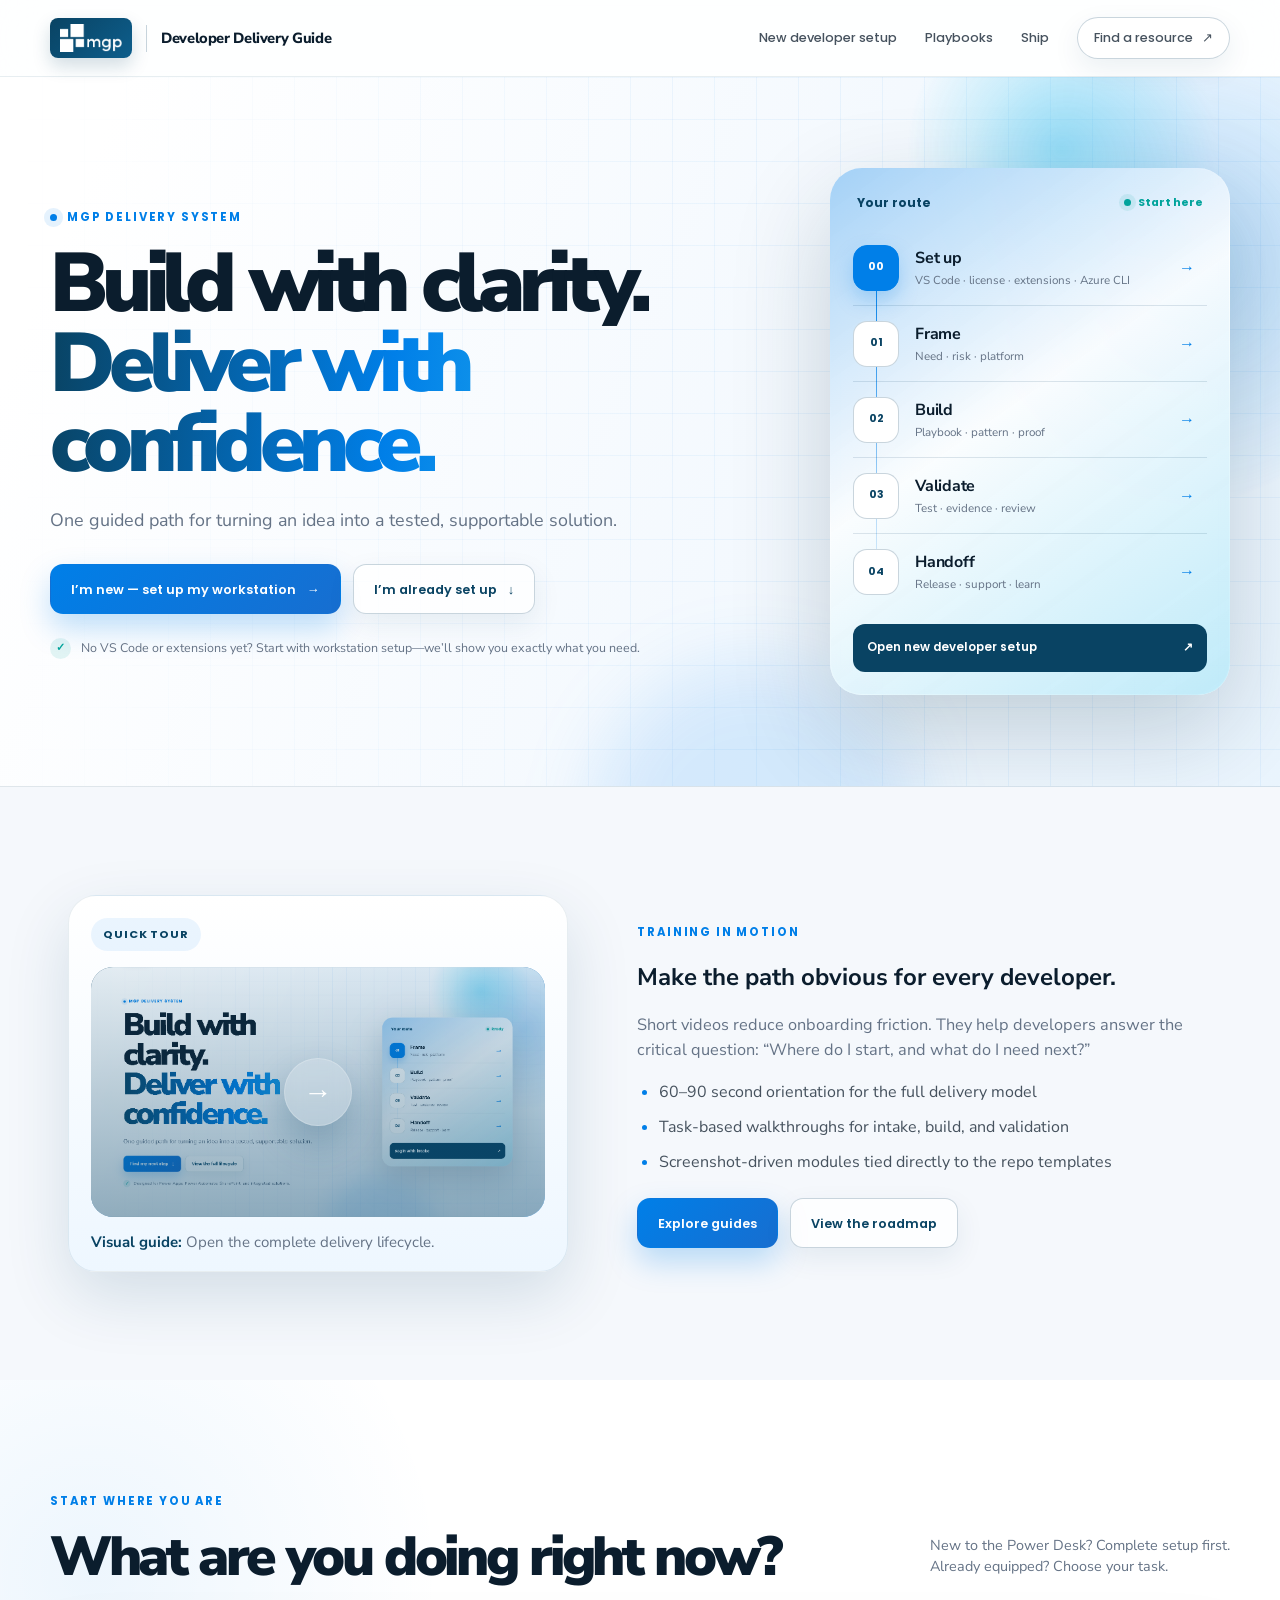
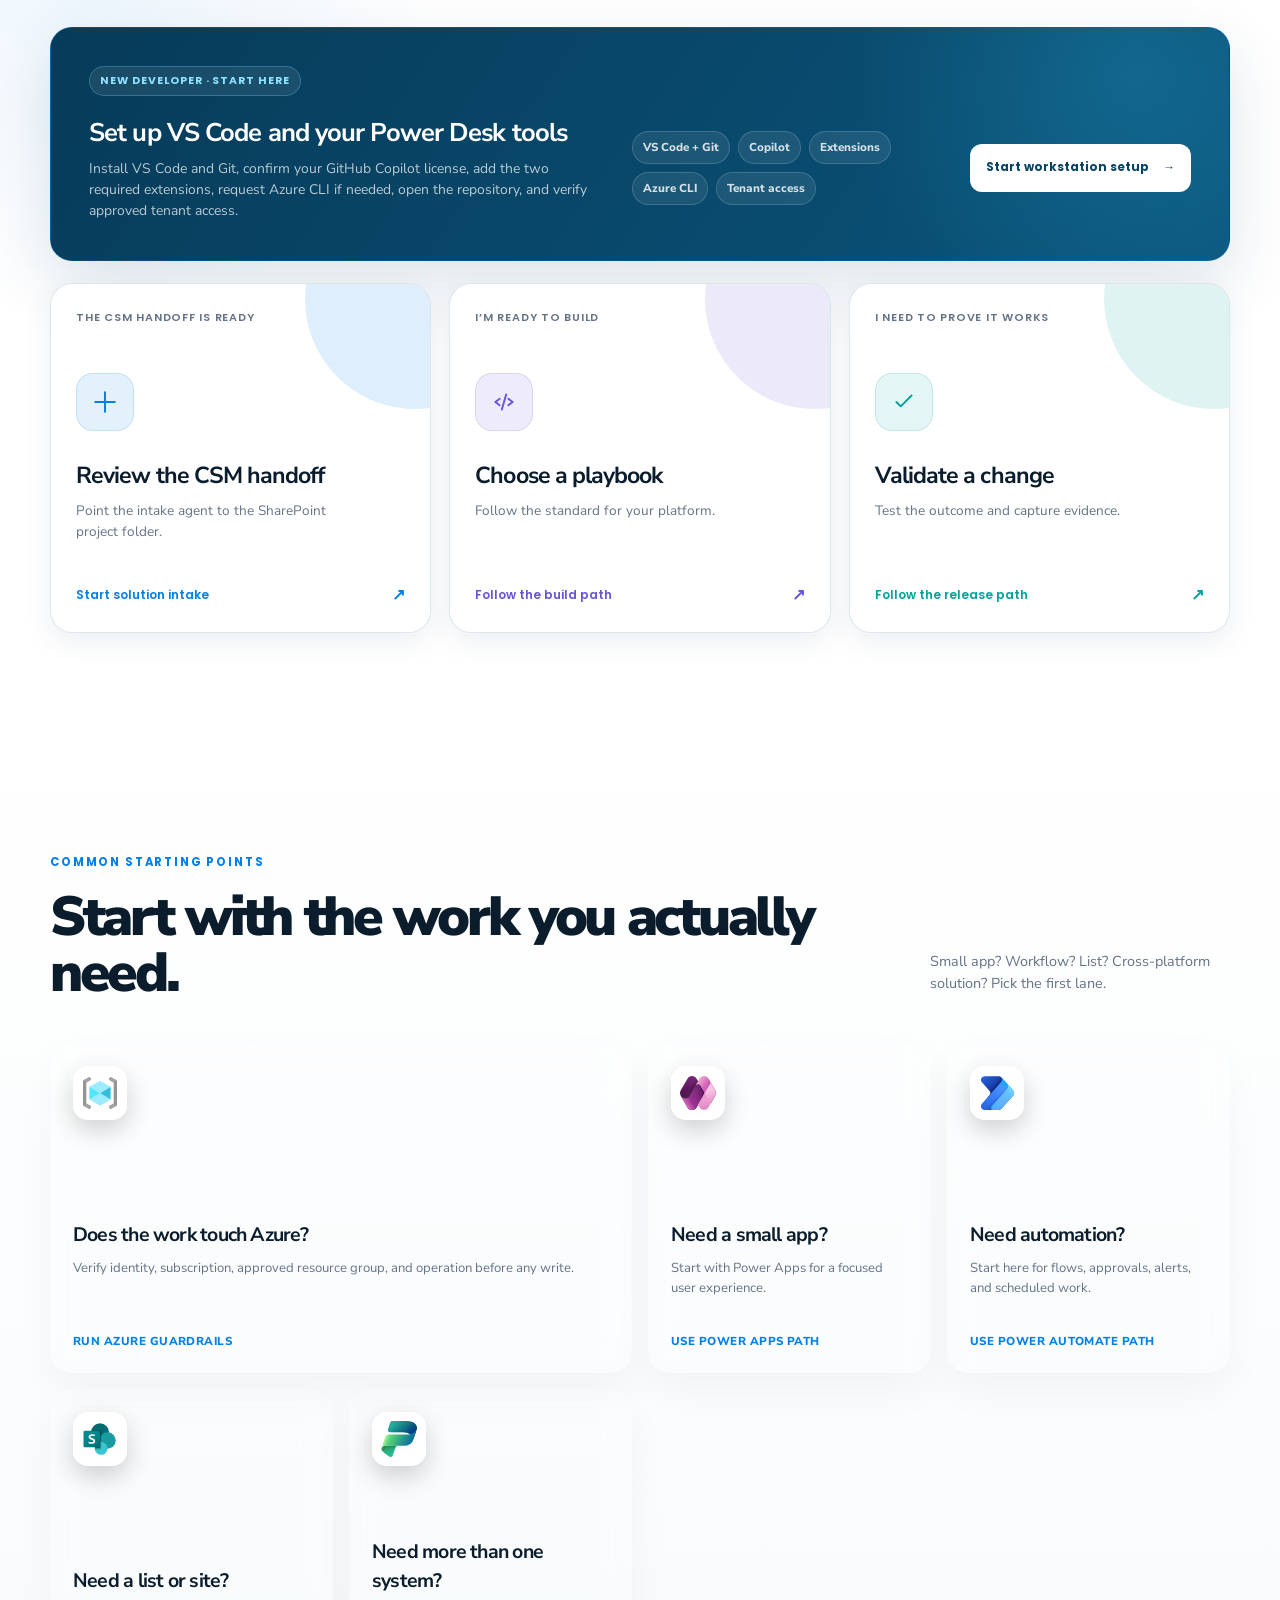
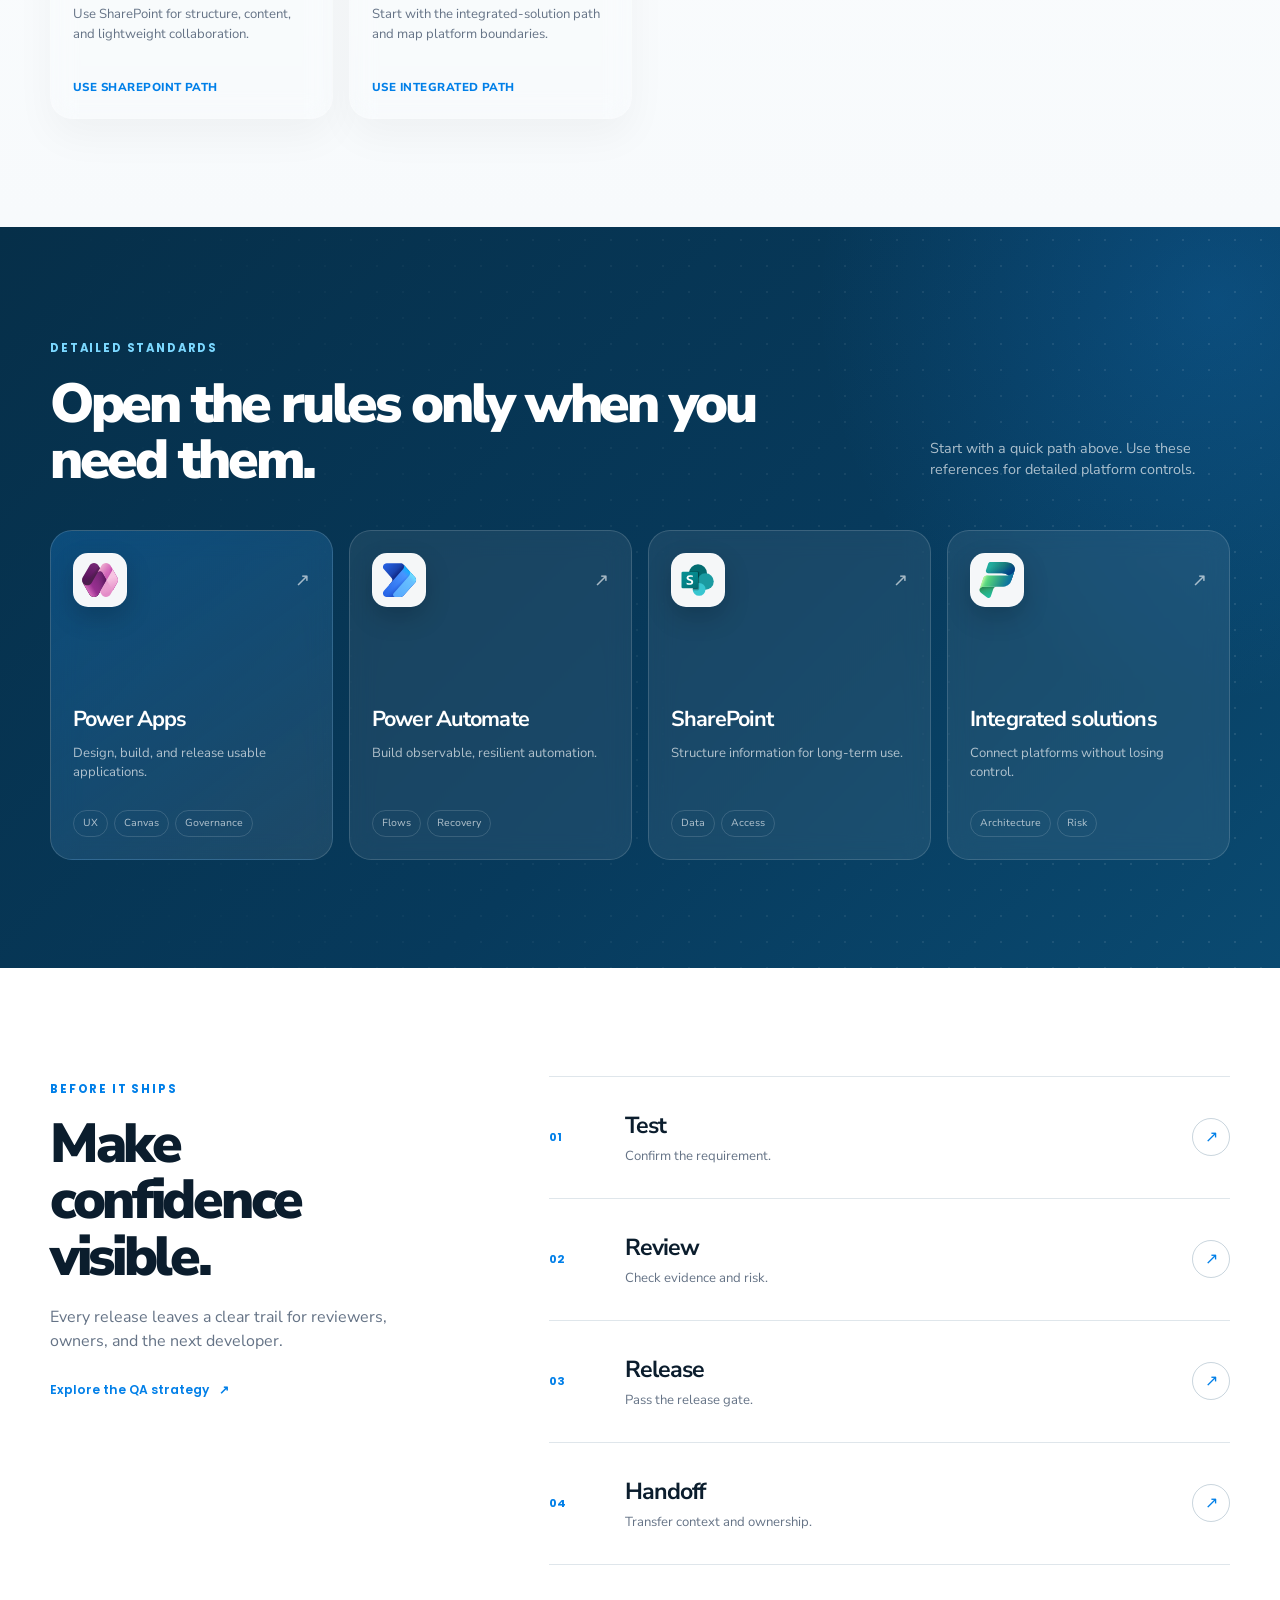
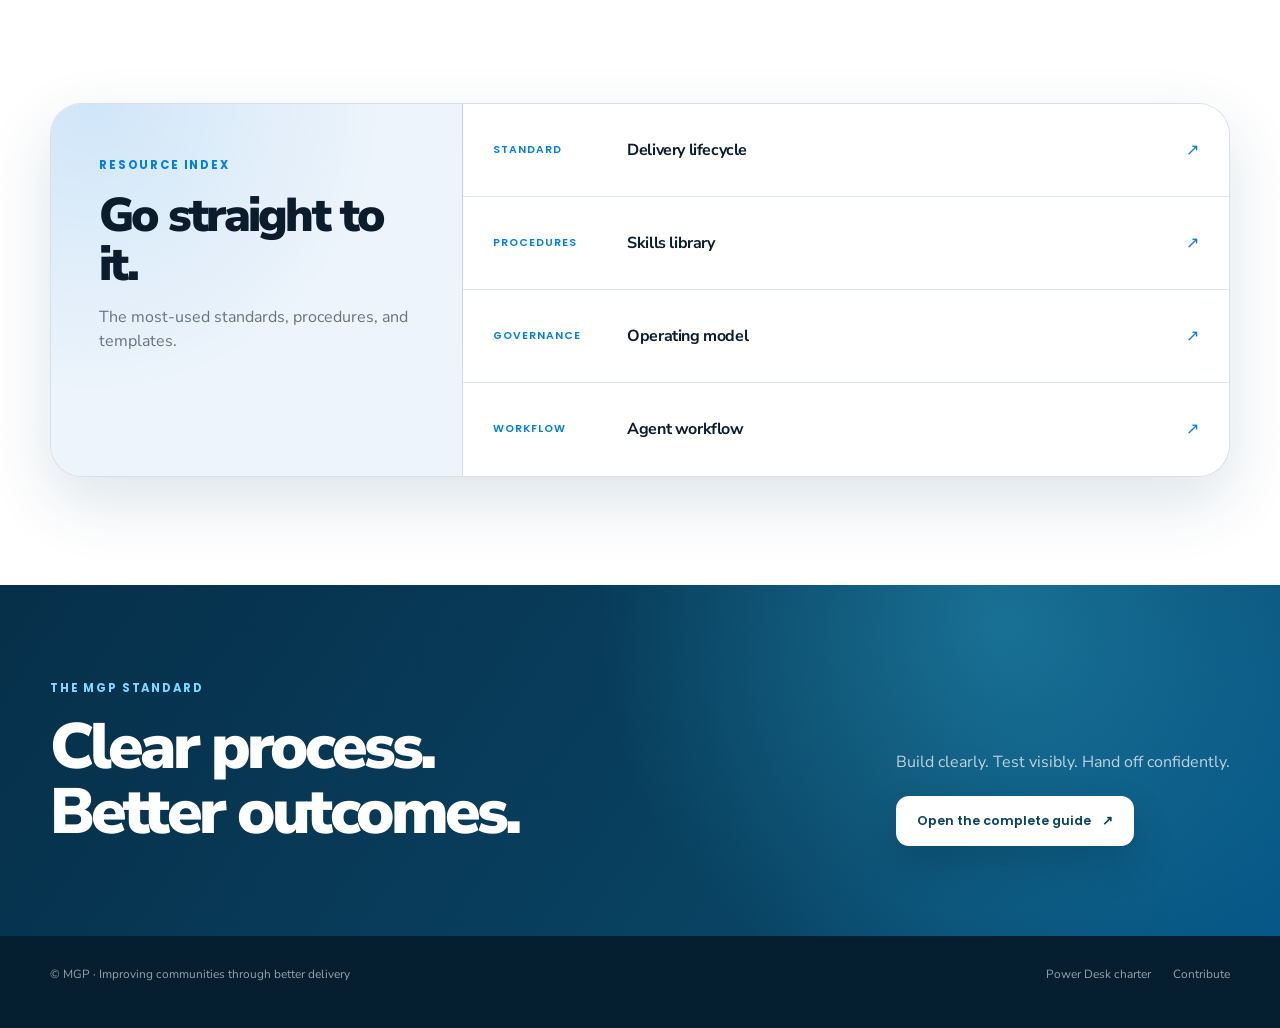
==== docs/index.html @ 91738666 "Operationalize low-code delivery and elevate FOIA pilot Add governed delivery skills, agent instruct" ====
<!DOCTYPE html>
<html lang="en">
  <head>
    <meta charset="UTF-8" />
    <meta name="viewport" content="width=device-width, initial-scale=1.0" />
    <meta name="color-scheme" content="light" />
    <title>MGP | Developer Delivery Guide</title>
    <meta
      name="description"
      content="The MGP developer path for planning, building, validating, and handing off low-code solutions."
    />
    <link rel="icon" href="./assets/mgp-header-logo.png" />
    <link rel="preconnect" href="https://fonts.googleapis.com" />
    <link rel="preconnect" href="https://fonts.gstatic.com" crossorigin />
    <link
      href="https://fonts.googleapis.com/css2?family=Nunito+Sans:wght@400;500;600;700;800;900&family=Poppins:wght@500;600;700&display=swap"
      rel="stylesheet"
    />
    <link rel="stylesheet" href="./styles.css" />
  </head>
  <body>
    <a class="skip-link" href="#main">Skip to content</a>

    <header class="site-header">
      <div class="container nav">
        <a class="brand" href="#top" aria-label="MGP Developer Delivery Guide home">
          <span class="logo-lockup">
            <img
              class="brand-logo"
              src="./assets/mgp-header-logo.png"
              alt="MGP — Improving Communities"
            />
          </span>
          <span class="brand-divider" aria-hidden="true"></span>
          <span class="brand-title">Developer Delivery Guide</span>
        </a>

        <nav aria-label="Primary navigation">
          <a href="./start/index.html#prerequisites">New developer setup</a>
          <a href="#playbooks">Playbooks</a>
          <a href="#ship">Ship</a>
          <a class="nav-cta" href="#resources">
            Find a resource
            <span aria-hidden="true">↗</span>
          </a>
        </nav>
      </div>
    </header>

    <main id="main">
      <section id="top" class="hero">
        <div class="hero-grid-pattern" aria-hidden="true"></div>
        <div class="hero-orb hero-orb-one" aria-hidden="true"></div>
        <div class="hero-orb hero-orb-two" aria-hidden="true"></div>

        <div class="container hero-layout">
          <div class="hero-copy">
            <span class="eyebrow">
              <span class="eyebrow-dot" aria-hidden="true"></span>
              MGP delivery system
            </span>
            <h1>
              Build with clarity.
              <span>Deliver with confidence.</span>
            </h1>
            <p>
              One guided path for turning an idea into a tested, supportable solution.
            </p>
            <div class="hero-actions">
              <a class="button button-primary" href="./start/index.html#prerequisites">
                I’m new — set up my workstation
                <span aria-hidden="true">→</span>
              </a>
              <a class="button button-secondary" href="#start">
                I’m already set up
                <span aria-hidden="true">↓</span>
              </a>
            </div>
            <div class="hero-note">
              <span class="hero-note-mark" aria-hidden="true">✓</span>
              <span>No VS Code or extensions yet? Start with workstation setup—we’ll show you exactly what you need.</span>
            </div>
          </div>

          <aside class="route-card" aria-label="Developer route">
            <div class="route-topline">
              <span>Your route</span>
              <span class="route-status">
                <span aria-hidden="true"></span>
                Start here
              </span>
            </div>

            <ol class="route-list">
              <li class="route-active">
                <span class="route-node">00</span>
                <span>
                  <strong>Set up</strong>
                  <small>VS Code · license · extensions · Azure CLI</small>
                </span>
                <span class="route-check" aria-hidden="true">→</span>
              </li>
              <li>
                <span class="route-node">01</span>
                <span>
                  <strong>Frame</strong>
                  <small>Need · risk · platform</small>
                </span>
                <span class="route-check" aria-hidden="true">→</span>
              </li>
              <li>
                <span class="route-node">02</span>
                <span>
                  <strong>Build</strong>
                  <small>Playbook · pattern · proof</small>
                </span>
                <span class="route-check" aria-hidden="true">→</span>
              </li>
              <li>
                <span class="route-node">03</span>
                <span>
                  <strong>Validate</strong>
                  <small>Test · evidence · review</small>
                </span>
                <span class="route-check" aria-hidden="true">→</span>
              </li>
              <li>
                <span class="route-node">04</span>
                <span>
                  <strong>Handoff</strong>
                  <small>Release · support · learn</small>
                </span>
                <span class="route-check" aria-hidden="true">→</span>
              </li>
            </ol>

            <a class="route-link" href="./start/index.html#prerequisites">
              Open new developer setup
              <span aria-hidden="true">↗</span>
            </a>
          </aside>
        </div>
      </section>

      <section class="section video-section">
        <div class="container video-layout">
          <div class="video-preview">
            <div class="video-card">
              <span class="video-badge">Quick tour</span>
              <a
                class="video-frame"
                href="./lifecycle/index.html"
                aria-label="Open the visual MGP delivery lifecycle"
              >
                <img
                  src="./assets/training-video/01-homepage-hero.png"
                  alt="Preview of the MGP developer delivery route"
                />
                <span class="video-overlay" aria-hidden="true"></span>
                <span class="video-play-button" aria-hidden="true">→</span>
              </a>
              <p><strong>Visual guide:</strong> Open the complete delivery lifecycle.</p>
            </div>
          </div>

          <div class="video-copy">
            <span class="eyebrow">Training in motion</span>
            <h2>Make the path obvious for every developer.</h2>
            <p>
              Short videos reduce onboarding friction. They help developers answer the critical question:
              “Where do I start, and what do I need next?”
            </p>
            <ul class="video-list">
              <li>60–90 second orientation for the full delivery model</li>
              <li>Task-based walkthroughs for intake, build, and validation</li>
              <li>Screenshot-driven modules tied directly to the repo templates</li>
            </ul>
            <div class="video-actions">
              <a class="button button-primary" href="#resources">Explore guides</a>
              <a class="button button-secondary" href="./guide/index.html?doc=docs%2Ftraining-video-roadmap.md">View the roadmap</a>
            </div>
          </div>
        </div>
      </section>

      <section id="start" class="section decision-section">
        <div class="container">
          <div class="section-heading heading-row">
            <div>
              <span class="eyebrow">Start where you are</span>
              <h2>What are you doing right now?</h2>
            </div>
            <p>New to the Power Desk? Complete setup first. Already equipped? Choose your task.</p>
          </div>

          <a class="setup-callout" href="./start/index.html#prerequisites">
            <span class="setup-callout-badge">New developer · Start here</span>
            <span class="setup-callout-copy">
              <strong>Set up VS Code and your Power Desk tools</strong>
              <small>
                Install VS Code and Git, confirm your GitHub Copilot license, add the two required
                extensions, request Azure CLI if needed, open the repository, and verify approved
                tenant access.
              </small>
            </span>
            <span class="setup-callout-list" aria-label="Setup includes">
              <span>VS Code + Git</span>
              <span>Copilot</span>
              <span>Extensions</span>
              <span>Azure CLI</span>
              <span>Tenant access</span>
            </span>
            <span class="setup-callout-action">
              Start workstation setup
              <b aria-hidden="true">→</b>
            </span>
          </a>

          <div class="decision-grid">
            <a class="decision-card decision-discover" href="./start/index.html">
              <span class="decision-meta">The CSM handoff is ready</span>
              <span class="decision-icon" aria-hidden="true">
                <svg viewBox="0 0 24 24">
                  <path d="M12 3v18M3 12h18" />
                </svg>
              </span>
              <span class="decision-copy">
                <strong>Review the CSM handoff</strong>
                <small>Point the intake agent to the SharePoint project folder.</small>
              </span>
              <span class="card-link">Start solution intake <b aria-hidden="true">↗</b></span>
            </a>

            <a class="decision-card decision-build" href="./training/index.html#build-solution">
              <span class="decision-meta">I’m ready to build</span>
              <span class="decision-icon" aria-hidden="true">
                <svg viewBox="0 0 24 24">
                  <path d="m8 9-4 3 4 3M16 9l4 3-4 3M14 5l-4 14" />
                </svg>
              </span>
              <span class="decision-copy">
                <strong>Choose a playbook</strong>
                <small>Follow the standard for your platform.</small>
              </span>
              <span class="card-link">Follow the build path <b aria-hidden="true">↗</b></span>
            </a>

            <a class="decision-card decision-validate" href="./training/index.html#validate-release">
              <span class="decision-meta">I need to prove it works</span>
              <span class="decision-icon" aria-hidden="true">
                <svg viewBox="0 0 24 24">
                  <path d="m5 12 4 4L19 6" />
                </svg>
              </span>
              <span class="decision-copy">
                <strong>Validate a change</strong>
                <small>Test the outcome and capture evidence.</small>
              </span>
              <span class="card-link">Follow the release path <b aria-hidden="true">↗</b></span>
            </a>
          </div>
        </div>
      </section>

      <section class="section task-chooser-section">
        <div class="container">
          <div class="section-heading heading-row">
            <div>
              <span class="eyebrow">Common starting points</span>
              <h2>Start with the work you actually need.</h2>
            </div>
            <p>Small app? Workflow? List? Cross-platform solution? Pick the first lane.</p>
          </div>

          <div class="playbook-grid task-grid">
            <a class="playbook task-card azure-guardrail-card" href="./azure/index.html">
              <span class="playbook-topline">
                <span class="playbook-logo" aria-hidden="true">
                  <img src="./assets/product-icons/azure-resource-groups.svg" alt="" />
                </span>
                <span class="playbook-arrow" aria-hidden="true">↗</span>
              </span>
              <span class="playbook-content">
                <strong>Does the work touch Azure?</strong>
                <small>Verify identity, subscription, approved resource group, and operation before any write.</small>
              </span>
              <span class="task-cta">Run Azure guardrails</span>
            </a>

            <a class="playbook task-card" href="./platform/index.html?type=power-apps">
              <span class="playbook-topline">
                <span class="playbook-logo" aria-hidden="true">
                  <img src="./assets/product-icons/power-apps.svg" alt="" />
                </span>
                <span class="playbook-arrow" aria-hidden="true">↗</span>
              </span>
              <span class="playbook-content">
                <strong>Need a small app?</strong>
                <small>Start with Power Apps for a focused user experience.</small>
              </span>
              <span class="task-cta">Use Power Apps path</span>
            </a>

            <a class="playbook task-card" href="./platform/index.html?type=power-automate">
              <span class="playbook-topline">
                <span class="playbook-logo" aria-hidden="true">
                  <img src="./assets/product-icons/power-automate.svg" alt="" />
                </span>
                <span class="playbook-arrow" aria-hidden="true">↗</span>
              </span>
              <span class="playbook-content">
                <strong>Need automation?</strong>
                <small>Start here for flows, approvals, alerts, and scheduled work.</small>
              </span>
              <span class="task-cta">Use Power Automate path</span>
            </a>

            <a class="playbook task-card" href="./platform/index.html?type=sharepoint">
              <span class="playbook-topline">
                <span class="playbook-logo" aria-hidden="true">
                  <img src="./assets/product-icons/sharepoint.svg" alt="" />
                </span>
                <span class="playbook-arrow" aria-hidden="true">↗</span>
              </span>
              <span class="playbook-content">
                <strong>Need a list or site?</strong>
                <small>Use SharePoint for structure, content, and lightweight collaboration.</small>
              </span>
              <span class="task-cta">Use SharePoint path</span>
            </a>

            <a class="playbook task-card" href="./platform/index.html?type=integrated">
              <span class="playbook-topline">
                <span class="playbook-logo" aria-hidden="true">
                  <img src="./assets/product-icons/power-platform.svg" alt="" />
                </span>
                <span class="playbook-arrow" aria-hidden="true">↗</span>
              </span>
              <span class="playbook-content">
                <strong>Need more than one system?</strong>
                <small>Start with the integrated-solution path and map platform boundaries.</small>
              </span>
              <span class="task-cta">Use integrated path</span>
            </a>
          </div>
        </div>
      </section>

      <section id="playbooks" class="section playbook-section">
        <div class="container">
          <div class="section-heading heading-row">
            <div>
                <span class="eyebrow eyebrow-light">Detailed standards</span>
                <h2>Open the rules only when you need them.</h2>
            </div>
              <p>Start with a quick path above. Use these references for detailed platform controls.</p>
          </div>

          <div class="playbook-grid">
            <a class="playbook playbook-featured" href="./guide/index.html?doc=standards%2Fpower-apps.md">
              <span class="playbook-topline">
                <span class="playbook-logo" aria-hidden="true">
                  <img src="./assets/product-icons/power-apps.svg" alt="" />
                </span>
                <span class="playbook-arrow" aria-hidden="true">↗</span>
              </span>
              <span class="playbook-content">
                <strong>Power Apps</strong>
                <small>Design, build, and release usable applications.</small>
              </span>
              <span class="playbook-tags">
                <span>UX</span>
                <span>Canvas</span>
                <span>Governance</span>
              </span>
            </a>

            <a class="playbook" href="./guide/index.html?doc=standards%2Fpower-automate.md">
              <span class="playbook-topline">
                <span class="playbook-logo" aria-hidden="true">
                  <img src="./assets/product-icons/power-automate.svg" alt="" />
                </span>
                <span class="playbook-arrow" aria-hidden="true">↗</span>
              </span>
              <span class="playbook-content">
                <strong>Power Automate</strong>
                <small>Build observable, resilient automation.</small>
              </span>
              <span class="playbook-tags">
                <span>Flows</span>
                <span>Recovery</span>
              </span>
            </a>

            <a class="playbook" href="./guide/index.html?doc=standards%2Fsharepoint.md">
              <span class="playbook-topline">
                <span class="playbook-logo" aria-hidden="true">
                  <img src="./assets/product-icons/sharepoint.svg" alt="" />
                </span>
                <span class="playbook-arrow" aria-hidden="true">↗</span>
              </span>
              <span class="playbook-content">
                <strong>SharePoint</strong>
                <small>Structure information for long-term use.</small>
              </span>
              <span class="playbook-tags">
                <span>Data</span>
                <span>Access</span>
              </span>
            </a>

            <a class="playbook" href="./guide/index.html?doc=standards%2Fintegrated-solutions.md">
              <span class="playbook-topline">
                <span class="playbook-logo" aria-hidden="true">
                  <img src="./assets/product-icons/power-platform.svg" alt="" />
                </span>
                <span class="playbook-arrow" aria-hidden="true">↗</span>
              </span>
              <span class="playbook-content">
                <strong>Integrated solutions</strong>
                <small>Connect platforms without losing control.</small>
              </span>
              <span class="playbook-tags">
                <span>Architecture</span>
                <span>Risk</span>
              </span>
            </a>
          </div>
        </div>
      </section>

      <section id="ship" class="section ship-section">
        <div class="container ship-layout">
          <div class="ship-intro">
            <span class="eyebrow">Before it ships</span>
            <h2>Make confidence visible.</h2>
            <p>Every release leaves a clear trail for reviewers, owners, and the next developer.</p>
            <a class="text-link" href="./guide/index.html?doc=qa%2Fqa-strategy.md">
              Explore the QA strategy
              <span aria-hidden="true">↗</span>
            </a>
          </div>

          <ol class="ship-steps">
            <li>
              <span class="ship-number">01</span>
              <span>
                <strong>Test</strong>
                <small>Confirm the requirement.</small>
              </span>
              <a href="./templates/test-case.html" aria-label="Open test case builder">↗</a>
            </li>
            <li>
              <span class="ship-number">02</span>
              <span>
                <strong>Review</strong>
                <small>Check evidence and risk.</small>
              </span>
              <a href="./guide/index.html?doc=qa%2Fdeterministic-checks.md" aria-label="Open deterministic checks">↗</a>
            </li>
            <li>
              <span class="ship-number">03</span>
              <span>
                <strong>Release</strong>
                <small>Pass the release gate.</small>
              </span>
              <a href="./templates/artifact.html?type=release" aria-label="Open release checklist">↗</a>
            </li>
            <li>
              <span class="ship-number">04</span>
              <span>
                <strong>Handoff</strong>
                <small>Transfer context and ownership.</small>
              </span>
              <a href="./templates/artifact.html?type=handoff" aria-label="Open handoff checklist">↗</a>
            </li>
          </ol>
        </div>
      </section>

      <section id="resources" class="section resource-section">
        <div class="container">
          <div class="resource-shell">
            <div class="resource-heading">
              <span class="eyebrow">Resource index</span>
              <h2>Go straight to it.</h2>
              <p>The most-used standards, procedures, and templates.</p>
            </div>

            <div class="resource-list">
              <a href="./lifecycle/index.html">
                <span class="resource-type">Standard</span>
                <strong>Delivery lifecycle</strong>
                <span aria-hidden="true">↗</span>
              </a>
              <a href="./guide/index.html?doc=skills%2FPRIORITY_REGISTER.md">
                <span class="resource-type">Procedures</span>
                <strong>Skills library</strong>
                <span aria-hidden="true">↗</span>
              </a>
              <a href="./guide/index.html?doc=governance%2Foperating-model.md">
                <span class="resource-type">Governance</span>
                <strong>Operating model</strong>
                <span aria-hidden="true">↗</span>
              </a>
              <a href="./guide/index.html?doc=AGENT_WORKFLOW.md">
                <span class="resource-type">Workflow</span>
                <strong>Agent workflow</strong>
                <span aria-hidden="true">↗</span>
              </a>
            </div>
          </div>
        </div>
      </section>

      <section class="closing">
        <div class="closing-grid" aria-hidden="true"></div>
        <div class="container closing-inner">
          <div>
            <span class="eyebrow eyebrow-light">The MGP standard</span>
            <h2>Clear process.<br />Better outcomes.</h2>
          </div>
          <div class="closing-action">
            <p>Build clearly. Test visibly. Hand off confidently.</p>
            <a class="button button-white" href="./guide/index.html?doc=README.md">
              Open the complete guide
              <span aria-hidden="true">↗</span>
            </a>
          </div>
        </div>
      </section>
    </main>

    <footer>
      <div class="container footer-inner">
        <span>© MGP · Improving communities through better delivery</span>
        <div>
          <a href="./guide/index.html?doc=governance%2Fpower-desk-delivery-charter.md">Power Desk charter</a>
          <a href="./guide/index.html?doc=CONTRIBUTING.md">Contribute</a>
        </div>
      </div>
    </footer>
  </body>
</html>
---- docs/styles.css ----
:root {
  color-scheme: light;
  --bg: #f5f8fc;
  --surface: #ffffff;
  --surface-soft: #edf4fb;
  --ink: #0b1d2d;
  --ink-soft: #46525e;
  --muted: #657386;
  --line: rgba(9, 67, 99, 0.13);
  --line-strong: rgba(9, 67, 99, 0.22);
  --blue: #007fe8;
  --blue-bright: #1c91f2;
  --blue-dark: #094363;
  --blue-deep: #062f49;
  --cyan: #36c4ef;
  --green: #00a39b;
  --purple: #6755d9;
  --orange: #e78032;
  --shadow-sm: 0 10px 28px rgba(9, 67, 99, 0.08);
  --shadow-md: 0 24px 65px rgba(9, 67, 99, 0.14);
  --shadow-lg: 0 36px 100px rgba(3, 38, 61, 0.2);
  --radius-sm: 14px;
  --radius-md: 22px;
  --radius-lg: 32px;
}

* {
  box-sizing: border-box;
}

html {
  scroll-behavior: smooth;
  background: var(--bg);
}

body {
  margin: 0;
  min-width: 320px;
  overflow-x: hidden;
  background: var(--bg);
  color: var(--ink);
  font-family: "Nunito Sans", sans-serif;
  line-height: 1.5;
  -webkit-font-smoothing: antialiased;
}

a {
  color: inherit;
  text-decoration: none;
}

svg {
  width: 100%;
  height: 100%;
  fill: none;
  stroke: currentColor;
  stroke-width: 1.8;
  stroke-linecap: round;
  stroke-linejoin: round;
}

.skip-link {
  position: fixed;
  z-index: 1000;
  top: 12px;
  left: 12px;
  padding: 10px 14px;
  border-radius: 8px;
  background: var(--blue-dark);
  color: #ffffff;
  transform: translateY(-150%);
}

.skip-link:focus {
  transform: translateY(0);
}

.container {
  width: min(1180px, calc(100% - 48px));
  margin: 0 auto;
}

.site-header {
  position: sticky;
  z-index: 100;
  top: 0;
  border-bottom: 1px solid rgba(9, 67, 99, 0.09);
  background: rgba(255, 255, 255, 0.88);
  backdrop-filter: blur(20px) saturate(150%);
}

.nav {
  min-height: 76px;
  display: flex;
  align-items: center;
  justify-content: space-between;
  gap: 30px;
}

.brand {
  display: inline-flex;
  align-items: center;
  gap: 14px;
  min-width: 0;
}

.logo-lockup {
  width: 82px;
  height: 40px;
  display: grid;
  place-items: center;
  padding: 6px 10px;
  border-radius: 8px;
  background: linear-gradient(135deg, var(--blue-dark), #0d5e8c);
  box-shadow: 0 8px 18px rgba(9, 67, 99, 0.18);
}

.brand-logo {
  width: 100%;
  height: 100%;
  display: block;
  object-fit: contain;
}

.brand-divider {
  width: 1px;
  height: 27px;
  background: var(--line-strong);
}

.brand-title {
  font-size: 0.92rem;
  font-weight: 800;
  letter-spacing: -0.025em;
  white-space: nowrap;
}

nav {
  display: flex;
  align-items: center;
  gap: 28px;
  color: var(--ink-soft);
  font-family: "Poppins", sans-serif;
  font-size: 0.8rem;
  font-weight: 500;
}

nav a {
  transition: color 160ms ease;
}

nav a:hover,
nav a:focus-visible {
  color: var(--blue);
}

.nav-cta {
  min-height: 42px;
  padding: 0 16px;
  display: inline-flex;
  align-items: center;
  gap: 9px;
  border: 1px solid var(--line-strong);
  border-radius: 999px;
  background: rgba(255, 255, 255, 0.7);
  box-shadow: var(--shadow-sm);
}

.hero {
  position: relative;
  isolation: isolate;
  min-height: 710px;
  display: grid;
  align-items: center;
  overflow: hidden;
  border-bottom: 1px solid var(--line);
  background:
    linear-gradient(112deg, #ffffff 8%, #f4f9fe 58%, #eaf5fe 100%);
}

.hero-grid-pattern,
.closing-grid {
  position: absolute;
  inset: 0;
  z-index: -3;
  background-image:
    linear-gradient(rgba(0, 127, 232, 0.055) 1px, transparent 1px),
    linear-gradient(90deg, rgba(0, 127, 232, 0.055) 1px, transparent 1px);
  background-size: 42px 42px;
  mask-image: linear-gradient(90deg, transparent 0%, #000 58%, #000 100%);
}

.hero-orb {
  position: absolute;
  z-index: -2;
  border-radius: 50%;
  filter: blur(2px);
  pointer-events: none;
}

.hero-orb-one {
  width: 560px;
  height: 560px;
  right: -145px;
  top: -125px;
  background:
    radial-gradient(circle at 35% 35%, rgba(54, 196, 239, 0.54), transparent 30%),
    radial-gradient(circle at 58% 55%, rgba(0, 127, 232, 0.3), transparent 56%);
  opacity: 0.82;
}

.hero-orb-two {
  width: 330px;
  height: 330px;
  right: 360px;
  bottom: -205px;
  background: rgba(28, 145, 242, 0.14);
  filter: blur(35px);
}

.hero-layout {
  display: grid;
  grid-template-columns: minmax(0, 1.12fr) minmax(360px, 0.66fr);
  gap: clamp(60px, 8vw, 120px);
  align-items: center;
  padding-top: 90px;
  padding-bottom: 90px;
}

.hero-copy {
  position: relative;
  z-index: 1;
}

.eyebrow {
  display: inline-flex;
  align-items: center;
  gap: 10px;
  margin-bottom: 18px;
  color: var(--blue);
  font-family: "Poppins", sans-serif;
  font-size: 0.72rem;
  font-weight: 700;
  letter-spacing: 0.16em;
  text-transform: uppercase;
}

.eyebrow-dot {
  width: 7px;
  height: 7px;
  border-radius: 50%;
  background: var(--blue);
  box-shadow: 0 0 0 6px rgba(0, 127, 232, 0.1);
}

.eyebrow-light {
  color: #7bd8ff;
}

h1,
h2,
p {
  margin-top: 0;
}

h1 {
  max-width: 720px;
  margin-bottom: 24px;
  font-size: clamp(3.5rem, 6.5vw, 6.35rem);
  line-height: 0.96;
  letter-spacing: -0.075em;
  font-weight: 900;
}

h1 span {
  display: block;
  color: transparent;
  background: linear-gradient(95deg, var(--blue-dark), var(--blue), var(--cyan));
  background-clip: text;
  -webkit-background-clip: text;
}

.hero-copy > p {
  max-width: 580px;
  margin-bottom: 30px;
  color: var(--muted);
  font-size: 1.12rem;
}

.hero-actions {
  display: flex;
  flex-wrap: wrap;
  gap: 12px;
}

.button {
  min-height: 50px;
  padding: 0 20px;
  display: inline-flex;
  align-items: center;
  justify-content: center;
  gap: 11px;
  border: 1px solid transparent;
  border-radius: 13px;
  font-family: "Poppins", sans-serif;
  font-size: 0.8rem;
  font-weight: 600;
  transition:
    transform 180ms ease,
    box-shadow 180ms ease,
    border-color 180ms ease;
}

.button:hover,
.button:focus-visible {
  transform: translateY(-3px);
}

.button-primary {
  background: linear-gradient(135deg, var(--blue), #176ed0);
  color: #ffffff;
  box-shadow: 0 14px 30px rgba(0, 127, 232, 0.25);
}

.button-primary:hover,
.button-primary:focus-visible {
  box-shadow: 0 18px 36px rgba(0, 127, 232, 0.34);
}

.button-secondary {
  border-color: var(--line-strong);
  background: rgba(255, 255, 255, 0.78);
  color: var(--blue-dark);
  box-shadow: var(--shadow-sm);
}

.hero-note {
  margin-top: 24px;
  display: flex;
  align-items: center;
  gap: 10px;
  color: var(--muted);
  font-size: 0.78rem;
}

.hero-note-mark {
  width: 21px;
  height: 21px;
  display: grid;
  place-items: center;
  border-radius: 50%;
  background: rgba(0, 163, 155, 0.11);
  color: var(--green);
  font-size: 0.7rem;
  font-weight: 900;
}

.route-card {
  position: relative;
  padding: 22px;
  border: 1px solid rgba(255, 255, 255, 0.65);
  border-radius: var(--radius-lg);
  background:
    linear-gradient(145deg, rgba(255, 255, 255, 0.96), rgba(244, 249, 253, 0.88));
  box-shadow: var(--shadow-lg);
  backdrop-filter: blur(20px);
}

.route-card::before {
  content: "";
  position: absolute;
  inset: -1px;
  z-index: -1;
  border-radius: inherit;
  background: linear-gradient(145deg, rgba(0, 127, 232, 0.36), transparent 45%, rgba(54, 196, 239, 0.28));
}

.route-topline {
  padding: 3px 4px 18px;
  display: flex;
  align-items: center;
  justify-content: space-between;
  color: var(--blue-dark);
  font-family: "Poppins", sans-serif;
  font-size: 0.76rem;
  font-weight: 700;
}

.route-status {
  display: inline-flex;
  align-items: center;
  gap: 7px;
  color: var(--green);
  font-size: 0.68rem;
}

.route-status > span {
  width: 7px;
  height: 7px;
  border-radius: 50%;
  background: var(--green);
  box-shadow: 0 0 0 5px rgba(0, 163, 155, 0.1);
}

.route-list {
  position: relative;
  margin: 0;
  padding: 0;
  list-style: none;
}

.route-list::before {
  content: "";
  position: absolute;
  top: 38px;
  bottom: 38px;
  left: 23px;
  width: 1px;
  background: linear-gradient(var(--blue), rgba(0, 127, 232, 0.1));
}

.route-list li {
  position: relative;
  display: grid;
  grid-template-columns: 48px 1fr auto;
  align-items: center;
  gap: 14px;
  min-height: 76px;
  padding: 9px 12px 9px 0;
  border-bottom: 1px solid var(--line);
}

.route-list li:last-child {
  border-bottom: 0;
}

.route-node {
  position: relative;
  z-index: 1;
  width: 46px;
  height: 46px;
  display: grid;
  place-items: center;
  border: 1px solid var(--line-strong);
  border-radius: 14px;
  background: var(--surface);
  color: var(--blue-dark);
  font-family: "Poppins", sans-serif;
  font-size: 0.68rem;
  font-weight: 700;
}

.route-active .route-node {
  border-color: var(--blue);
  background: var(--blue);
  color: #ffffff;
  box-shadow: 0 9px 20px rgba(0, 127, 232, 0.25);
}

.route-list strong,
.route-list small {
  display: block;
}

.route-list strong {
  margin-bottom: 2px;
  color: var(--ink);
  letter-spacing: -0.02em;
}

.route-list small {
  color: var(--muted);
  font-size: 0.72rem;
}

.route-check {
  color: var(--blue);
}

.route-link {
  min-height: 48px;
  margin-top: 14px;
  padding: 0 14px;
  display: flex;
  align-items: center;
  justify-content: space-between;
  border-radius: 12px;
  background: var(--blue-dark);
  color: #ffffff;
  font-family: "Poppins", sans-serif;
  font-size: 0.74rem;
  font-weight: 600;
  transition: background 160ms ease;
}

.route-link:hover,
.route-link:focus-visible {
  background: var(--blue);
}

.video-section {
  padding-top: 32px;
}

.video-layout {
  display: grid;
  grid-template-columns: minmax(300px, 0.95fr) minmax(320px, 1.05fr);
  gap: clamp(28px, 4vw, 54px);
  align-items: center;
}

.video-preview {
  display: flex;
  justify-content: center;
}

.video-card {
  width: min(100%, 500px);
  padding: 22px 22px 18px;
  border: 1px solid rgba(9, 67, 99, 0.09);
  border-radius: 28px;
  background: linear-gradient(180deg, #ffffff, #eef7ff);
  box-shadow: var(--shadow-md);
}

.video-badge {
  display: inline-flex;
  align-items: center;
  padding: 8px 12px;
  border-radius: 999px;
  background: rgba(0, 127, 232, 0.08);
  color: var(--blue-dark);
  font-family: "Poppins", sans-serif;
  font-size: 0.7rem;
  font-weight: 700;
  letter-spacing: 0.08em;
  text-transform: uppercase;
}

.video-frame {
  position: relative;
  display: grid;
  place-items: center;
  height: 250px;
  margin-top: 16px;
  overflow: hidden;
  border-radius: 22px;
  background:
    linear-gradient(135deg, rgba(9, 67, 99, 0.98), rgba(0, 127, 232, 0.82)),
    linear-gradient(135deg, rgba(54, 196, 239, 0.2), transparent);
  box-shadow: inset 0 1px 0 rgba(255, 255, 255, 0.22);
}

.video-frame::before {
  content: "";
  position: absolute;
  inset: 18px 28px;
  border: 1px solid rgba(255, 255, 255, 0.2);
  border-radius: 16px;
}

.video-frame img {
  position: absolute;
  inset: 0;
  width: 100%;
  height: 100%;
  object-fit: cover;
}

.video-overlay {
  position: absolute;
  inset: 0;
  background:
    linear-gradient(180deg, rgba(9, 67, 99, 0.08), rgba(9, 67, 99, 0.42)),
    rgba(0, 127, 232, 0.04);
}

.video-play-button {
  position: relative;
  z-index: 1;
  width: 68px;
  height: 68px;
  display: grid;
  place-items: center;
  border-radius: 50%;
  background: rgba(255, 255, 255, 0.18);
  color: #ffffff;
  border: 1px solid rgba(255, 255, 255, 0.2);
  backdrop-filter: blur(10px);
  font-size: 1.8rem;
  box-shadow: 0 18px 36px rgba(9, 67, 99, 0.26);
}

.video-card p {
  margin: 14px 0 0;
  color: var(--muted);
  font-size: 0.94rem;
}

.video-card p strong {
  color: var(--blue-dark);
}

.video-copy h2 {
  margin-bottom: 18px;
}

.video-copy > p {
  margin-bottom: 18px;
  color: var(--muted);
  font-size: 1.02rem;
}

.video-list {
  margin: 0 0 24px;
  padding-left: 22px;
  color: var(--ink-soft);
  display: grid;
  gap: 11px;
}

.video-list li::marker {
  color: var(--blue);
}

.video-actions {
  display: flex;
  flex-wrap: wrap;
  gap: 12px;
}

.section {
  padding: 108px 0;
}

.section-heading {
  margin-bottom: 42px;
}

.section-heading h2,
.ship-intro h2,
.resource-heading h2,
.closing h2 {
  max-width: 790px;
  margin-bottom: 0;
  font-size: clamp(2.25rem, 4.3vw, 4rem);
  line-height: 1.02;
  letter-spacing: -0.06em;
  font-weight: 900;
}

.heading-row {
  display: flex;
  align-items: end;
  justify-content: space-between;
  gap: 38px;
}

.heading-row > p {
  max-width: 300px;
  margin-bottom: 7px;
  color: var(--muted);
  font-size: 0.9rem;
}

.decision-section {
  background:
    radial-gradient(circle at 7% 20%, rgba(0, 127, 232, 0.07), transparent 22rem),
    var(--surface);
}

.setup-callout {
  position: relative;
  margin-bottom: 22px;
  padding: clamp(24px, 4vw, 38px);
  display: grid;
  grid-template-columns: minmax(0, 1.25fr) minmax(280px, 0.75fr) auto;
  align-items: center;
  gap: 18px 30px;
  overflow: hidden;
  border: 1px solid rgba(0, 127, 232, 0.24);
  border-radius: var(--radius-md);
  background:
    radial-gradient(circle at 92% 20%, rgba(54, 196, 239, 0.2), transparent 18rem),
    linear-gradient(125deg, #073b59, #0a547b);
  color: #ffffff;
  box-shadow: var(--shadow-md);
  transition:
    transform 180ms ease,
    box-shadow 180ms ease;
}

.setup-callout:hover,
.setup-callout:focus-visible {
  transform: translateY(-4px);
  box-shadow: var(--shadow-lg);
}

.setup-callout-badge {
  grid-column: 1 / -1;
  justify-self: start;
  padding: 6px 10px;
  border: 1px solid rgba(123, 216, 255, 0.28);
  border-radius: 999px;
  background: rgba(255, 255, 255, 0.08);
  color: #8ee1ff;
  font-family: "Poppins", sans-serif;
  font-size: 0.67rem;
  font-weight: 700;
  letter-spacing: 0.09em;
  text-transform: uppercase;
}

.setup-callout-copy,
.setup-callout-copy strong,
.setup-callout-copy small {
  display: block;
}

.setup-callout-copy strong {
  margin-bottom: 7px;
  font-size: clamp(1.35rem, 2vw, 1.8rem);
  letter-spacing: -0.035em;
}

.setup-callout-copy small {
  max-width: 620px;
  color: rgba(255, 255, 255, 0.72);
  font-size: 0.87rem;
}

.setup-callout-list {
  display: flex;
  flex-wrap: wrap;
  gap: 8px;
}

.setup-callout-list span {
  padding: 7px 10px;
  border: 1px solid rgba(255, 255, 255, 0.16);
  border-radius: 999px;
  background: rgba(255, 255, 255, 0.08);
  color: rgba(255, 255, 255, 0.82);
  font-size: 0.72rem;
  font-weight: 800;
}

.setup-callout-action {
  min-height: 48px;
  padding: 0 16px;
  display: inline-flex;
  align-items: center;
  gap: 14px;
  border-radius: 12px;
  background: #ffffff;
  color: var(--blue-dark);
  font-family: "Poppins", sans-serif;
  font-size: 0.74rem;
  font-weight: 700;
  white-space: nowrap;
}

.decision-grid {
  display: grid;
  grid-template-columns: repeat(3, minmax(0, 1fr));
  gap: 18px;
}

.decision-card {
  --card-accent: var(--blue);
  position: relative;
  min-height: 350px;
  padding: 25px;
  display: flex;
  flex-direction: column;
  overflow: hidden;
  border: 1px solid var(--line);
  border-radius: var(--radius-md);
  background: var(--surface);
  box-shadow: var(--shadow-sm);
  transition:
    transform 220ms ease,
    box-shadow 220ms ease,
    border-color 220ms ease;
}

.decision-card::before {
  content: "";
  position: absolute;
  width: 220px;
  height: 220px;
  right: -95px;
  top: -95px;
  border-radius: 50%;
  background: color-mix(in srgb, var(--card-accent) 13%, transparent);
  transition: transform 240ms ease;
}

.decision-card:hover,
.decision-card:focus-visible {
  transform: translateY(-7px);
  border-color: color-mix(in srgb, var(--card-accent) 45%, var(--line));
  box-shadow: var(--shadow-md);
}

.decision-card:hover::before,
.decision-card:focus-visible::before {
  transform: scale(1.18);
}

.decision-build {
  --card-accent: var(--purple);
}

.decision-validate {
  --card-accent: var(--green);
}

.decision-meta {
  position: relative;
  z-index: 1;
  color: var(--muted);
  font-family: "Poppins", sans-serif;
  font-size: 0.69rem;
  font-weight: 600;
  letter-spacing: 0.07em;
  text-transform: uppercase;
}

.decision-icon {
  position: relative;
  z-index: 1;
  width: 58px;
  height: 58px;
  margin: 48px 0 28px;
  padding: 16px;
  border-radius: 17px;
  background: color-mix(in srgb, var(--card-accent) 11%, white);
  color: var(--card-accent);
  box-shadow: inset 0 0 0 1px color-mix(in srgb, var(--card-accent) 15%, transparent);
}

.decision-copy {
  display: block;
}

.decision-copy strong,
.decision-copy small {
  display: block;
}

.decision-copy strong {
  margin-bottom: 7px;
  font-size: 1.45rem;
  letter-spacing: -0.04em;
}

.decision-copy small {
  max-width: 250px;
  color: var(--muted);
  font-size: 0.85rem;
}

.card-link {
  margin-top: auto;
  padding-top: 30px;
  display: flex;
  align-items: center;
  justify-content: space-between;
  color: var(--card-accent);
  font-family: "Poppins", sans-serif;
  font-size: 0.75rem;
  font-weight: 600;
}

.card-link b {
  font-size: 1rem;
}

.task-chooser-section {
  position: relative;
  background: linear-gradient(180deg, var(--surface) 0%, rgba(247, 250, 252, 0.96) 100%);
}

.task-grid {
  grid-template-columns: repeat(4, minmax(0, 1fr));
}

.azure-guardrail-card {
  border-color: rgba(0, 120, 212, 0.28);
  background:
    radial-gradient(circle at 88% 12%, rgba(80, 230, 255, 0.18), transparent 10rem),
    #ffffff;
}

@media (min-width: 1101px) {
  .azure-guardrail-card {
    grid-column: span 2;
  }
}

.task-card {
  min-height: 250px;
  border: 1px solid rgba(17, 24, 39, 0.08);
  background: #ffffff;
  color: var(--ink);
  box-shadow: 0 18px 40px rgba(11, 20, 32, 0.04);
}

.task-card .playbook-content strong,
.task-card .playbook-content small {
  display: block;
  color: var(--ink);
}

.task-card .playbook-content strong {
  font-size: 1.22rem;
}

.task-card .playbook-content small {
  margin-top: 10px;
  color: var(--muted);
}

.task-cta {
  margin-top: 18px;
  padding-top: 14px;
  display: inline-block;
  color: var(--blue);
  font-size: 0.72rem;
  font-weight: 800;
  letter-spacing: 0.04em;
  text-transform: uppercase;
}

.playbook-section {
  position: relative;
  overflow: hidden;
  background:
    radial-gradient(circle at 95% 10%, rgba(28, 145, 242, 0.2), transparent 25rem),
    linear-gradient(135deg, var(--blue-deep), #073a5c 58%, #0a4a71);
  color: #ffffff;
}

.playbook-section::after {
  content: "";
  position: absolute;
  inset: 0;
  pointer-events: none;
  background-image: radial-gradient(rgba(255, 255, 255, 0.1) 1px, transparent 1px);
  background-size: 26px 26px;
  mask-image: linear-gradient(90deg, transparent, #000);
}

.playbook-section .container {
  position: relative;
  z-index: 1;
}

.playbook-section .heading-row > p {
  color: rgba(255, 255, 255, 0.66);
}

.playbook-grid {
  display: grid;
  grid-template-columns: repeat(4, minmax(0, 1fr));
  gap: 16px;
}

.playbook {
  min-height: 330px;
  padding: 22px;
  display: flex;
  flex-direction: column;
  border: 1px solid rgba(255, 255, 255, 0.15);
  border-radius: var(--radius-md);
  background: rgba(255, 255, 255, 0.075);
  backdrop-filter: blur(12px);
  transition:
    transform 220ms ease,
    background 220ms ease,
    border-color 220ms ease;
}

.playbook:hover,
.playbook:focus-visible {
  transform: translateY(-7px);
  border-color: rgba(123, 216, 255, 0.5);
  background: rgba(255, 255, 255, 0.13);
}

.playbook-featured {
  background:
    linear-gradient(145deg, rgba(28, 145, 242, 0.28), rgba(255, 255, 255, 0.09));
}

.playbook-topline {
  display: flex;
  justify-content: space-between;
  align-items: center;
}

.playbook-logo {
  width: 54px;
  height: 54px;
  display: grid;
  place-items: center;
  padding: 8px;
  border: 1px solid rgba(255, 255, 255, 0.2);
  border-radius: 15px;
  background: rgba(255, 255, 255, 0.96);
  box-shadow: 0 10px 26px rgba(0, 0, 0, 0.18);
}

.playbook-logo img {
  width: 100%;
  height: 100%;
  display: block;
  object-fit: contain;
}

.playbook-arrow {
  color: rgba(255, 255, 255, 0.62);
  font-size: 1.1rem;
}

.playbook-content {
  margin-top: auto;
  display: block;
}

.playbook-content strong,
.playbook-content small {
  display: block;
}

.playbook-content strong {
  margin-bottom: 8px;
  font-size: 1.35rem;
  letter-spacing: -0.04em;
}

.playbook-content small {
  min-height: 42px;
  color: rgba(255, 255, 255, 0.66);
  font-size: 0.82rem;
}

.playbook-tags {
  margin-top: 24px;
  display: flex;
  flex-wrap: wrap;
  gap: 6px;
}

.playbook-tags span {
  padding: 5px 9px;
  border: 1px solid rgba(255, 255, 255, 0.14);
  border-radius: 999px;
  color: rgba(255, 255, 255, 0.66);
  font-size: 0.64rem;
}

.ship-section {
  background: var(--surface);
}

.ship-layout {
  display: grid;
  grid-template-columns: minmax(280px, 0.72fr) minmax(0, 1.28fr);
  gap: clamp(60px, 9vw, 140px);
  align-items: start;
}

.ship-intro {
  position: sticky;
  top: 118px;
}

.ship-intro h2 {
  margin-bottom: 20px;
}

.ship-intro > p {
  max-width: 390px;
  margin-bottom: 24px;
  color: var(--muted);
}

.text-link {
  display: inline-flex;
  align-items: center;
  gap: 10px;
  color: var(--blue);
  font-family: "Poppins", sans-serif;
  font-size: 0.76rem;
  font-weight: 600;
}

.ship-steps {
  margin: 0;
  padding: 0;
  list-style: none;
  border-top: 1px solid var(--line);
}

.ship-steps li {
  min-height: 122px;
  display: grid;
  grid-template-columns: 54px 1fr auto;
  align-items: center;
  gap: 22px;
  border-bottom: 1px solid var(--line);
  transition: padding 180ms ease, background 180ms ease;
}

.ship-steps li:hover {
  padding: 0 18px;
  background: var(--surface-soft);
}

.ship-number {
  color: var(--blue);
  font-family: "Poppins", sans-serif;
  font-size: 0.7rem;
  font-weight: 700;
  letter-spacing: 0.08em;
}

.ship-steps strong,
.ship-steps small {
  display: block;
}

.ship-steps strong {
  margin-bottom: 3px;
  font-size: 1.45rem;
  letter-spacing: -0.04em;
}

.ship-steps small {
  color: var(--muted);
  font-size: 0.82rem;
}

.ship-steps a {
  width: 38px;
  height: 38px;
  display: grid;
  place-items: center;
  border: 1px solid var(--line-strong);
  border-radius: 50%;
  color: var(--blue);
  transition: background 160ms ease, color 160ms ease;
}

.ship-steps a:hover,
.ship-steps a:focus-visible {
  background: var(--blue);
  color: #ffffff;
}

.resource-section {
  padding-top: 30px;
  background: var(--surface);
}

.resource-shell {
  display: grid;
  grid-template-columns: 0.7fr 1.3fr;
  overflow: hidden;
  border: 1px solid var(--line);
  border-radius: var(--radius-lg);
  background: var(--bg);
  box-shadow: var(--shadow-md);
}

.resource-heading {
  padding: 48px;
  border-right: 1px solid var(--line);
  background:
    radial-gradient(circle at 10% 0%, rgba(0, 127, 232, 0.12), transparent 18rem),
    var(--surface-soft);
}

.resource-heading h2 {
  margin-bottom: 16px;
  font-size: clamp(2.2rem, 3.7vw, 3.5rem);
}

.resource-heading p {
  margin-bottom: 0;
  color: var(--muted);
}

.resource-list {
  background: var(--surface);
}

.resource-list a {
  min-height: 93px;
  padding: 0 30px;
  display: grid;
  grid-template-columns: 110px 1fr auto;
  align-items: center;
  gap: 24px;
  border-bottom: 1px solid var(--line);
  transition: background 160ms ease, padding 160ms ease;
}

.resource-list a:last-child {
  border-bottom: 0;
}

.resource-list a:hover,
.resource-list a:focus-visible {
  padding-left: 38px;
  background: var(--surface-soft);
}

.resource-type {
  color: var(--blue);
  font-family: "Poppins", sans-serif;
  font-size: 0.67rem;
  font-weight: 600;
  text-transform: uppercase;
  letter-spacing: 0.09em;
}

.resource-list strong {
  letter-spacing: -0.025em;
}

.resource-list a > span:last-child {
  color: var(--blue);
}

.closing {
  position: relative;
  isolation: isolate;
  overflow: hidden;
  padding: 90px 0;
  background:
    radial-gradient(circle at 78% 10%, rgba(54, 196, 239, 0.35), transparent 25rem),
    linear-gradient(125deg, var(--blue-deep), var(--blue-dark) 65%, #075989);
  color: #ffffff;
}

.closing-grid {
  z-index: -1;
  opacity: 0.42;
  mask-image: linear-gradient(90deg, transparent, #000);
}

.closing-inner {
  display: flex;
  align-items: end;
  justify-content: space-between;
  gap: 60px;
}

.closing h2 {
  font-size: clamp(2.8rem, 5vw, 5rem);
}

.closing-action {
  max-width: 380px;
}

.closing-action p {
  margin-bottom: 22px;
  color: rgba(255, 255, 255, 0.72);
}

.button-white {
  background: #ffffff;
  color: var(--blue-dark);
  box-shadow: 0 18px 40px rgba(0, 0, 0, 0.16);
}

footer {
  padding: 30px 0 44px;
  background: #051f31;
  color: rgba(255, 255, 255, 0.58);
  font-size: 0.74rem;
}

.footer-inner,
.footer-inner > div {
  display: flex;
  justify-content: space-between;
  gap: 22px;
}

footer a:hover,
footer a:focus-visible {
  color: #ffffff;
}

@media (max-width: 980px) {
  .hero-layout {
    grid-template-columns: 1fr;
    gap: 58px;
  }

  .hero {
    min-height: auto;
  }

  .route-card {
    max-width: 660px;
  }

  .setup-callout {
    grid-template-columns: minmax(0, 1fr) auto;
  }

  .setup-callout-list {
    grid-column: 1;
  }

  .setup-callout-action {
    grid-column: 2;
    grid-row: 2 / 4;
  }

  .decision-grid {
    grid-template-columns: repeat(2, minmax(0, 1fr));
  }

  .decision-card:last-child {
    grid-column: 1 / -1;
    min-height: 280px;
  }

  .playbook-grid {
    grid-template-columns: repeat(2, minmax(0, 1fr));
  }

  .ship-layout {
    grid-template-columns: 1fr;
    gap: 46px;
  }

  .ship-intro {
    position: static;
  }

  .resource-shell {
    grid-template-columns: 1fr;
  }

  .resource-heading {
    border-right: 0;
    border-bottom: 1px solid var(--line);
  }
}

@media (max-width: 760px) {
  .container {
    width: min(100% - 32px, 1180px);
  }

  nav > a:not(.nav-cta) {
    display: none;
  }

  .brand-title {
    font-size: 0.8rem;
  }

  .hero-layout {
    padding-top: 70px;
    padding-bottom: 70px;
  }

  h1 {
    font-size: clamp(3.15rem, 14vw, 5rem);
  }

  .section {
    padding: 82px 0;
  }

  .heading-row,
  .closing-inner {
    align-items: flex-start;
    flex-direction: column;
  }

  .setup-callout {
    grid-template-columns: 1fr;
  }

  .setup-callout-badge,
  .setup-callout-list,
  .setup-callout-action {
    grid-column: 1;
  }

  .setup-callout-action {
    grid-row: auto;
    justify-content: space-between;
  }

  .video-layout {
    grid-template-columns: 1fr;
  }

  .decision-grid,
  .playbook-grid {
    grid-template-columns: 1fr;
  }

  .decision-card,
  .decision-card:last-child {
    grid-column: auto;
    min-height: 300px;
  }

  .playbook {
    min-height: 285px;
  }

  .resource-heading {
    padding: 34px 28px;
  }

  .resource-list a {
    grid-template-columns: 90px 1fr auto;
    padding: 0 22px;
  }

  .closing {
    padding: 76px 0;
  }
}

@media (max-width: 520px) {
  .nav-cta,
  .brand-divider,
  .brand-title {
    display: none;
  }

  .hero-actions {
    align-items: stretch;
    flex-direction: column;
  }

  .button {
    width: 100%;
  }

  .video-card {
    padding: 16px;
  }

  .video-frame {
    height: 210px;
  }

  .video-actions {
    align-items: stretch;
    flex-direction: column;
  }

  .hero-note {
    align-items: flex-start;
  }

  .route-card {
    padding: 16px;
    border-radius: 24px;
  }

  .route-list li {
    grid-template-columns: 44px 1fr auto;
    gap: 10px;
  }

  .route-node {
    width: 42px;
    height: 42px;
  }

  .route-list::before {
    left: 21px;
  }

  .ship-steps li {
    grid-template-columns: 36px 1fr auto;
    gap: 12px;
  }

  .resource-list a {
    min-height: 105px;
    grid-template-columns: 1fr auto;
    gap: 5px 16px;
  }

  .resource-type {
    grid-column: 1 / -1;
    align-self: end;
  }

  .footer-inner {
    align-items: flex-start;
    flex-direction: column;
  }
}

@media (prefers-reduced-motion: reduce) {
  html {
    scroll-behavior: auto;
  }

  *,
  *::before,
  *::after {
    transition-duration: 0.01ms !important;
  }
}
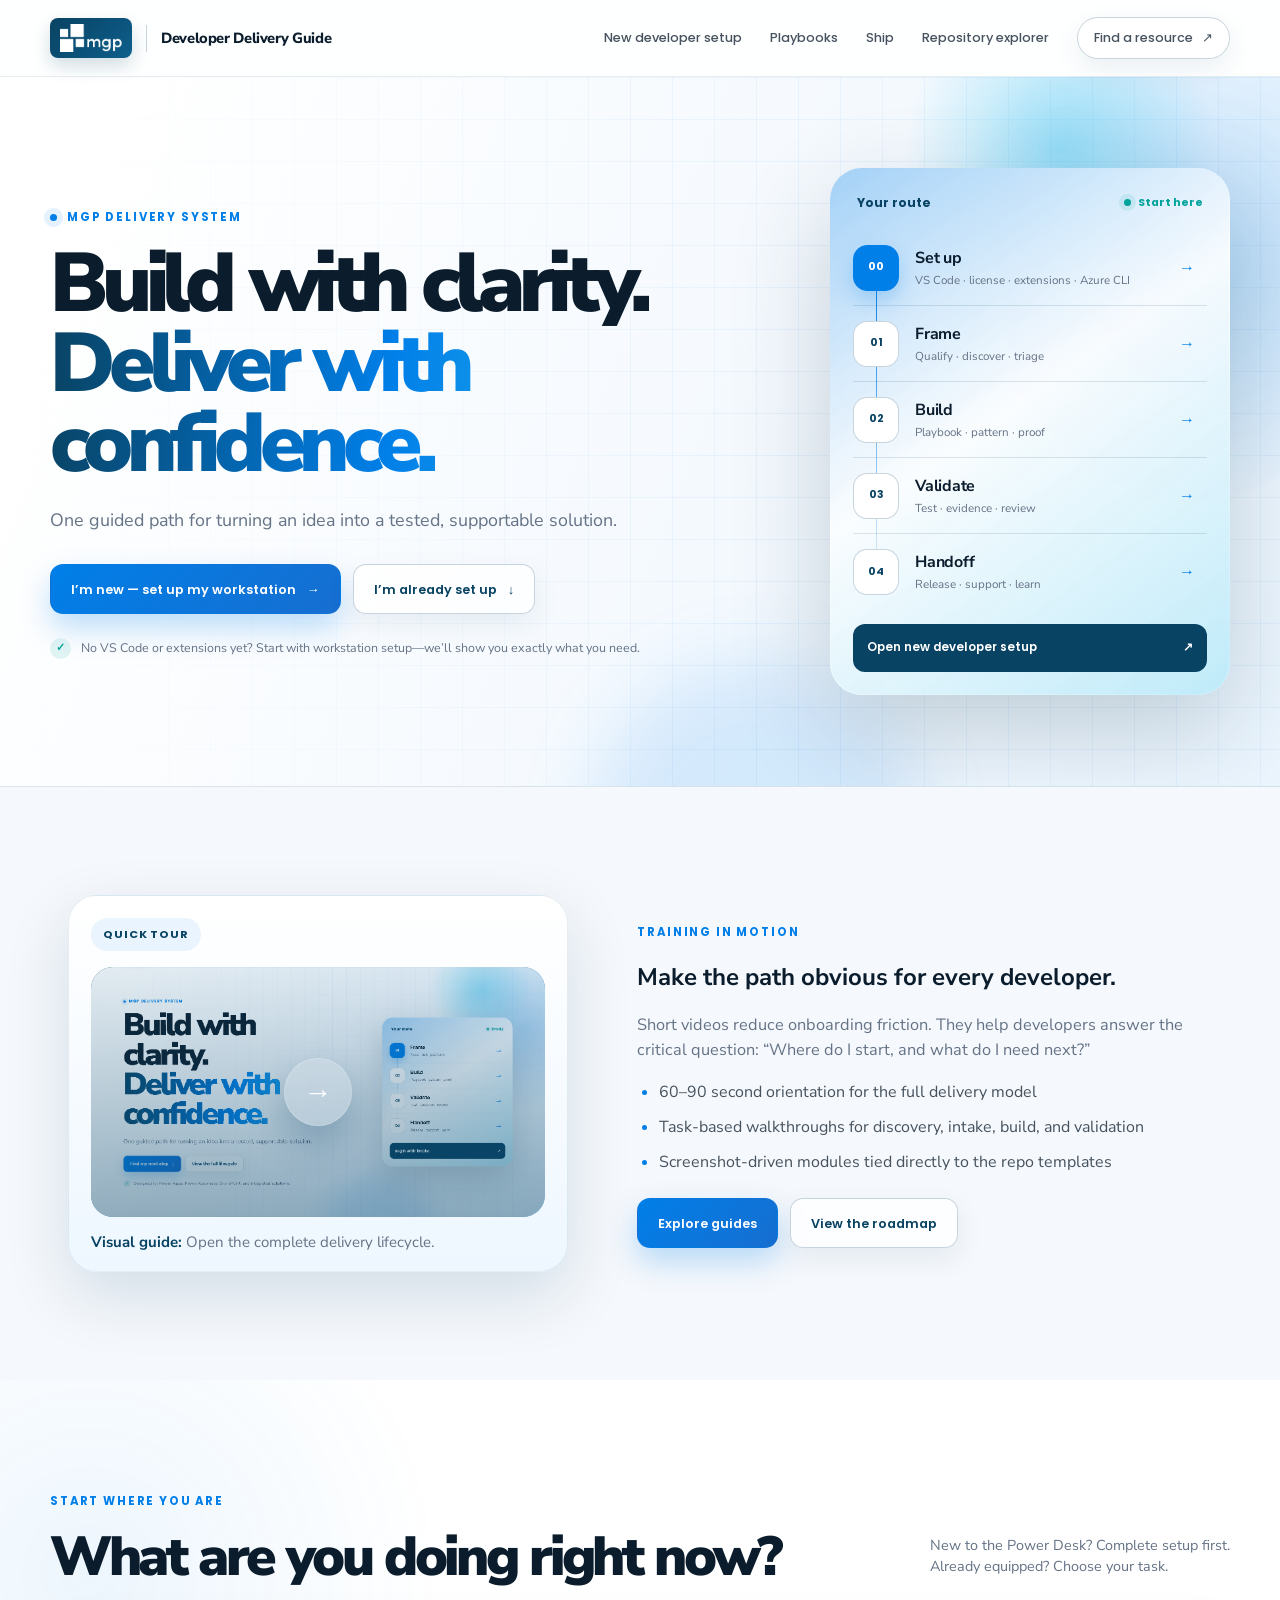
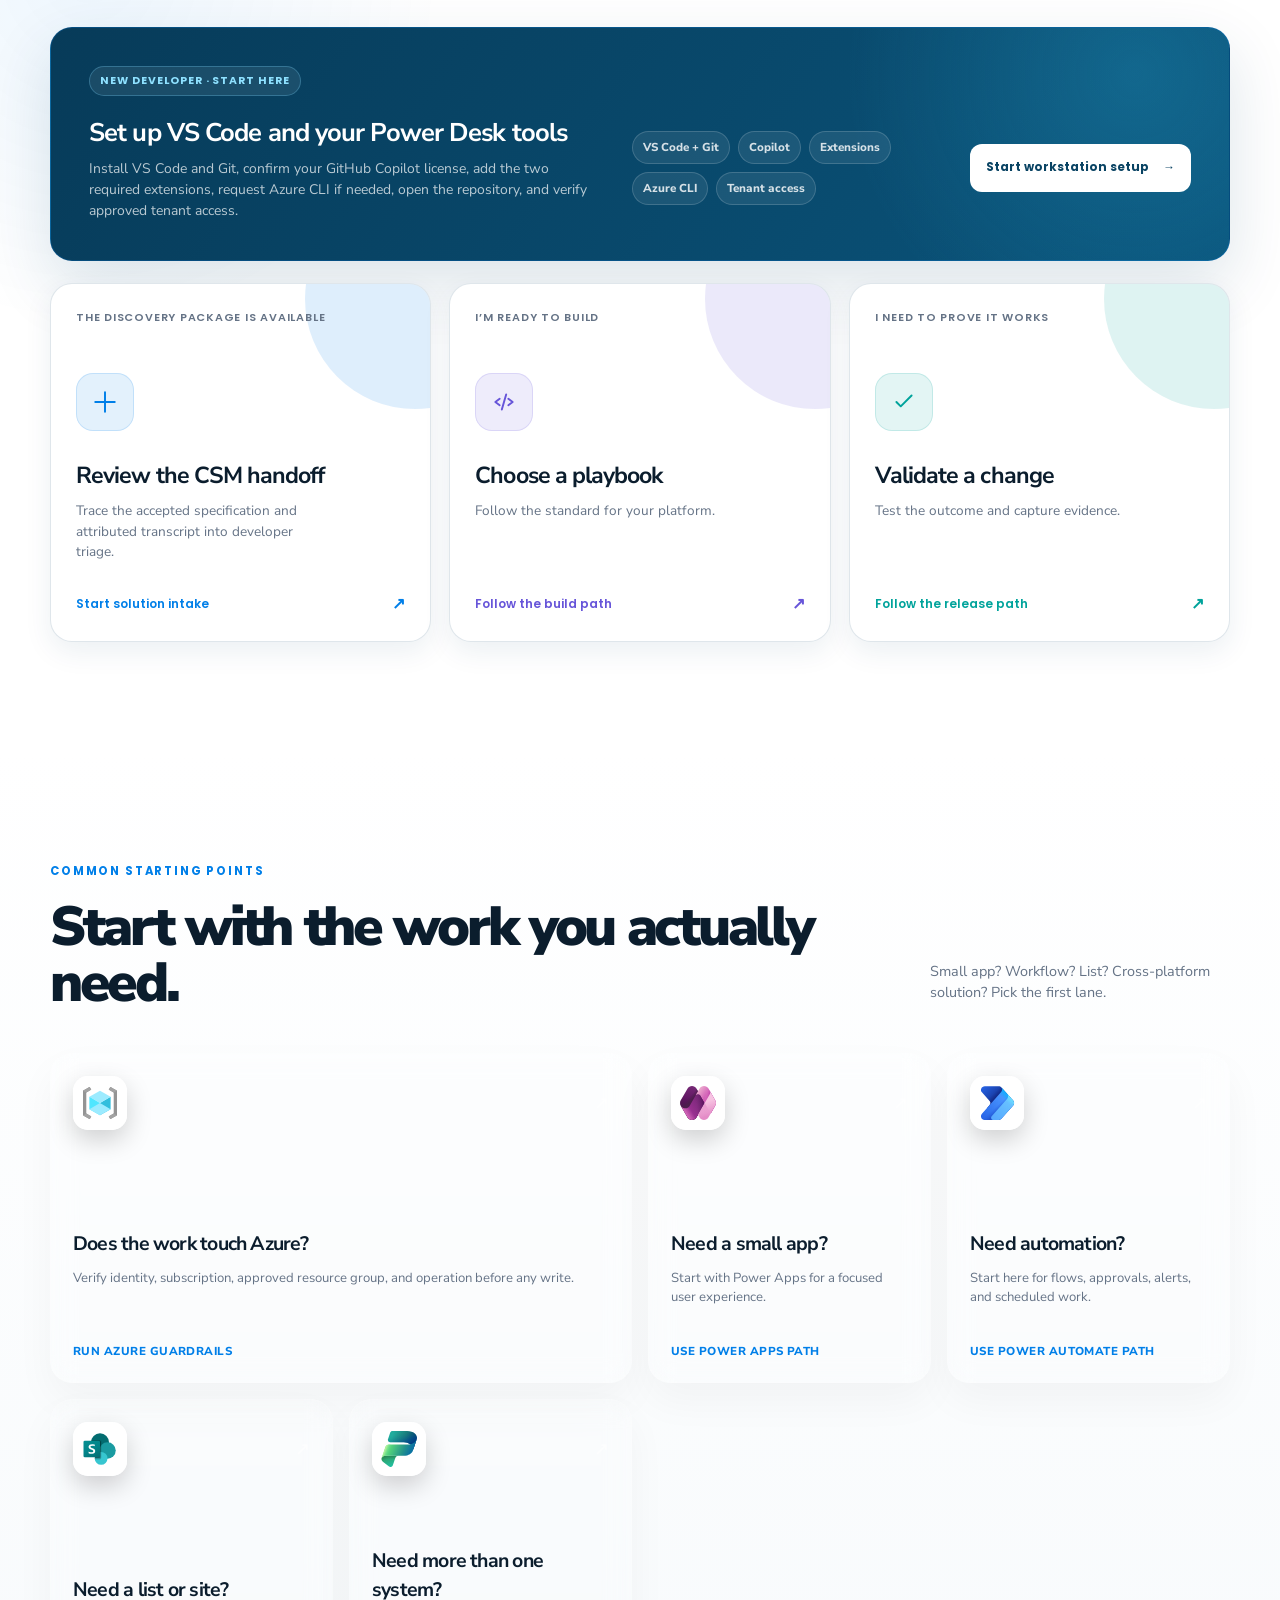
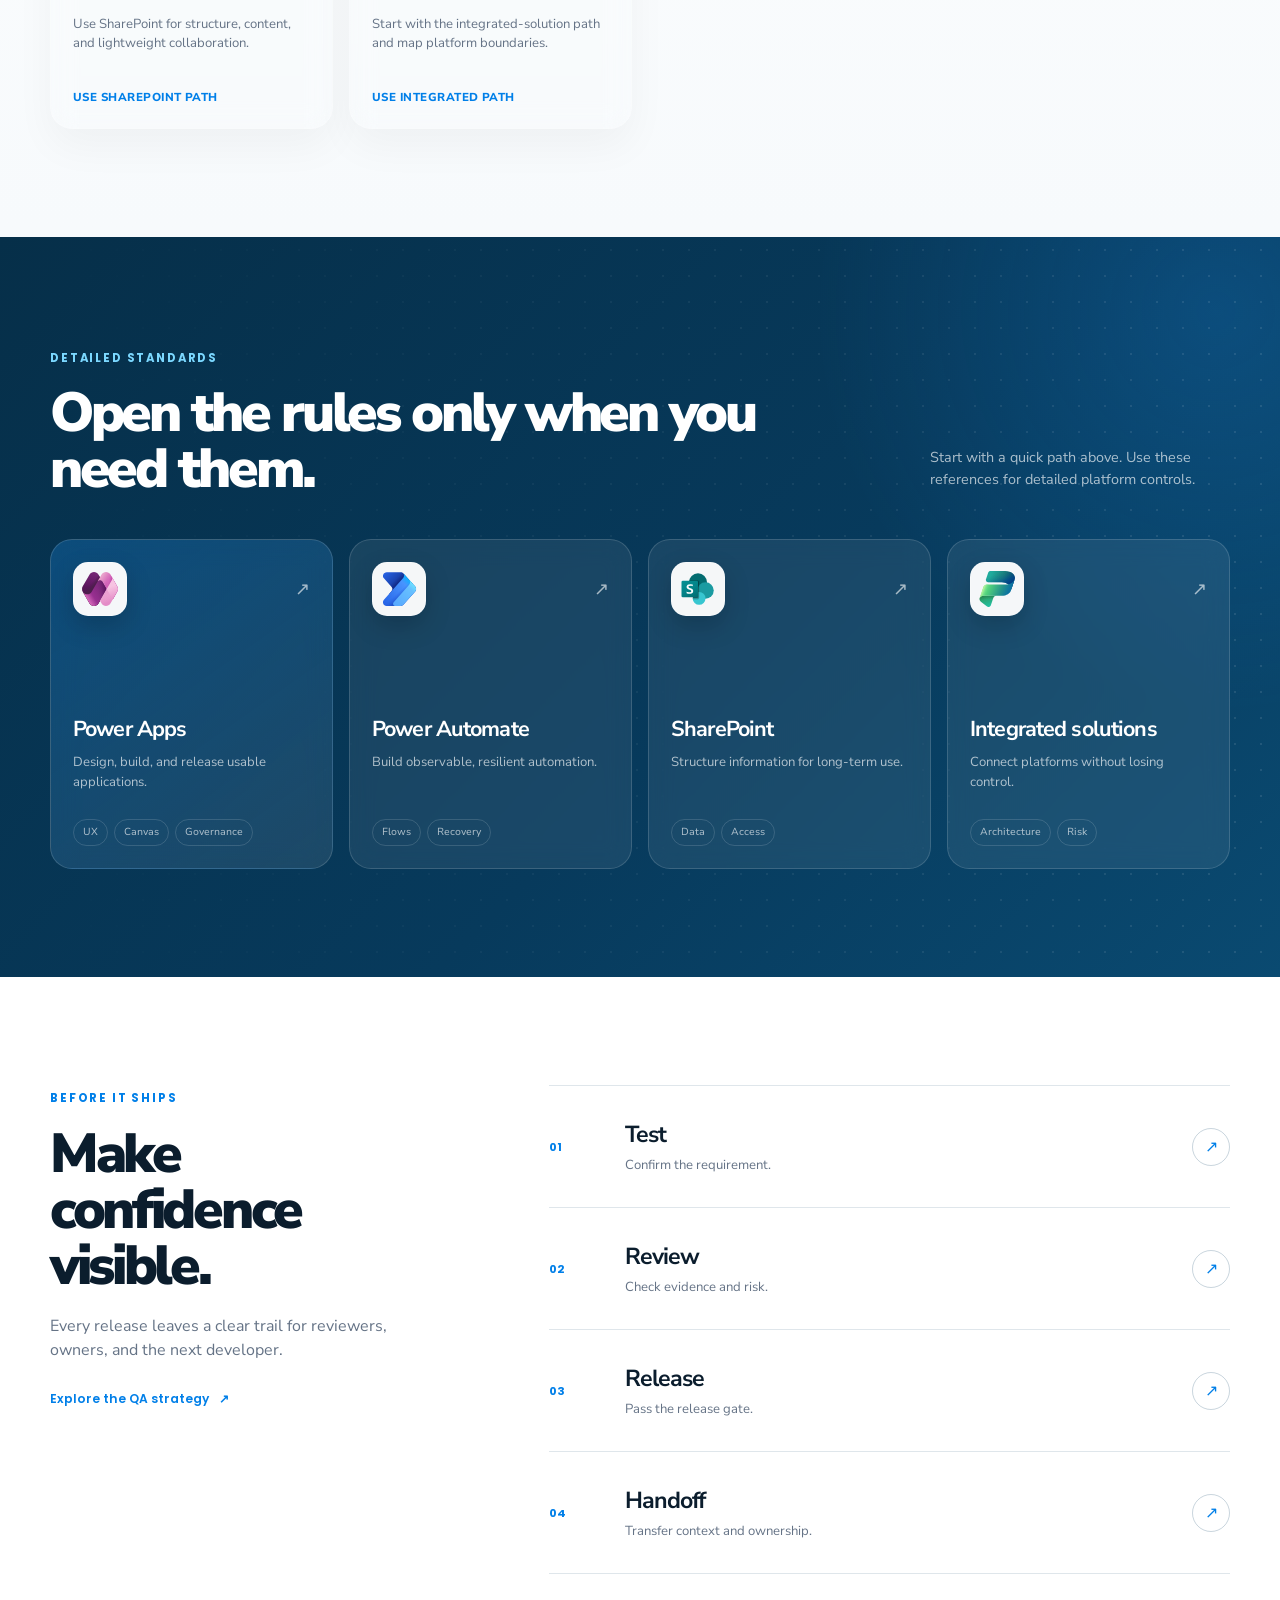
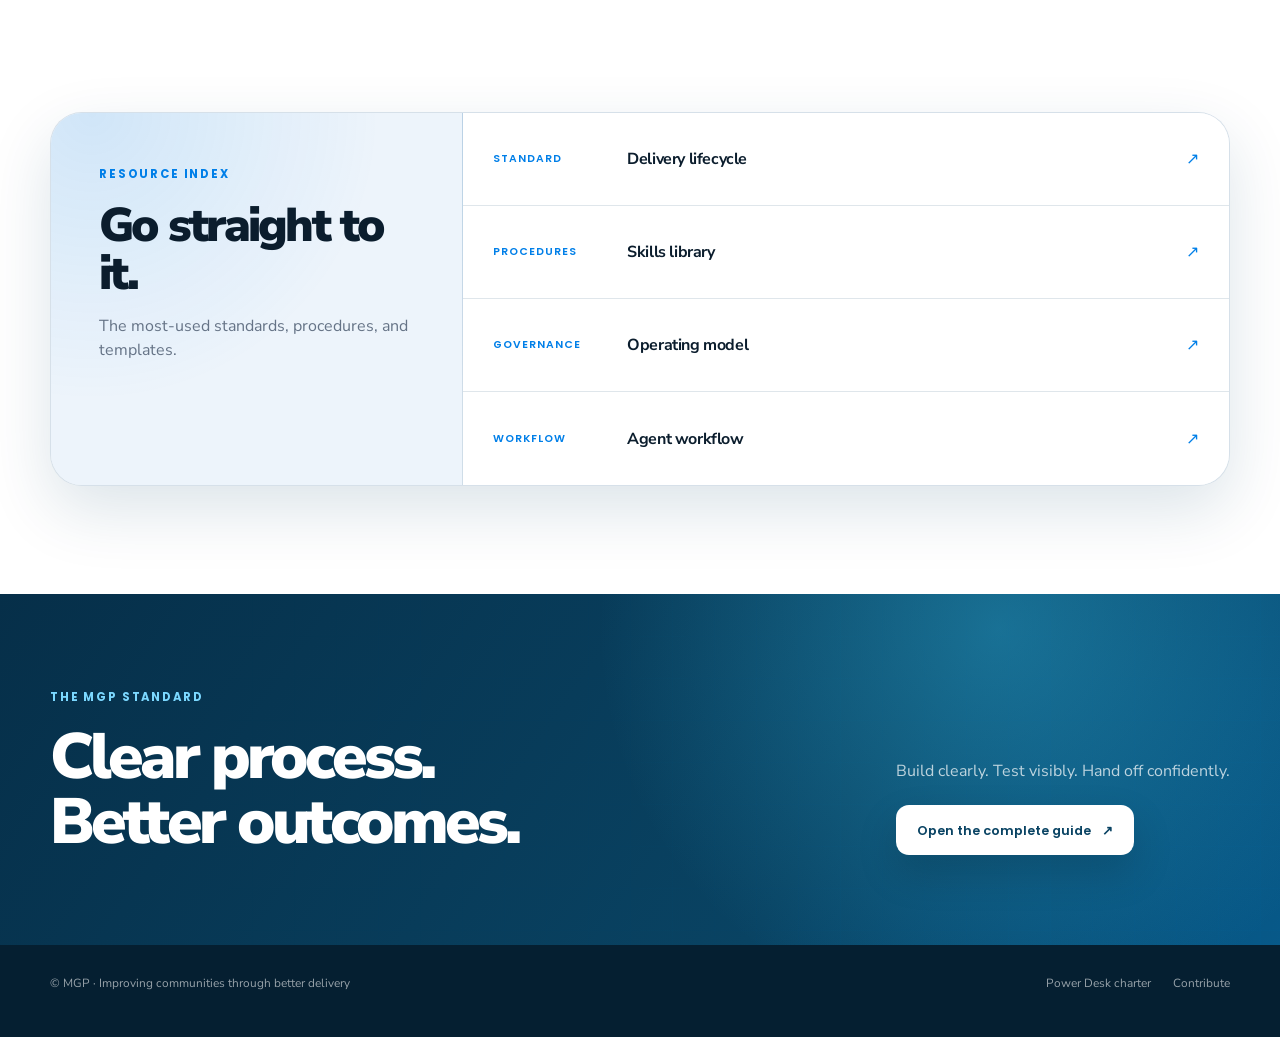
==== commit fcb7993b: "Modernize discovery workflow and repository explorer Integrate the governed discovery-to-user-story " ====
--- a/docs/index.html
+++ b/docs/index.html
@@ -39,6 +39,7 @@
           <a href="./start/index.html#prerequisites">New developer setup</a>
           <a href="#playbooks">Playbooks</a>
           <a href="#ship">Ship</a>
+          <a href="./admin/index.html">Repository explorer</a>
           <a class="nav-cta" href="#resources">
             Find a resource
             <span aria-hidden="true">↗</span>
@@ -104,7 +105,7 @@
                 <span class="route-node">01</span>
                 <span>
                   <strong>Frame</strong>
-                  <small>Need · risk · platform</small>
+                  <small>Qualify · discover · triage</small>
                 </span>
                 <span class="route-check" aria-hidden="true">→</span>
               </li>
@@ -172,7 +173,7 @@
             </p>
             <ul class="video-list">
               <li>60–90 second orientation for the full delivery model</li>
-              <li>Task-based walkthroughs for intake, build, and validation</li>
+              <li>Task-based walkthroughs for discovery, intake, build, and validation</li>
               <li>Screenshot-driven modules tied directly to the repo templates</li>
             </ul>
             <div class="video-actions">
@@ -218,7 +219,7 @@
 
           <div class="decision-grid">
             <a class="decision-card decision-discover" href="./start/index.html">
-              <span class="decision-meta">The CSM handoff is ready</span>
+              <span class="decision-meta">The discovery package is available</span>
               <span class="decision-icon" aria-hidden="true">
                 <svg viewBox="0 0 24 24">
                   <path d="M12 3v18M3 12h18" />
@@ -226,7 +227,7 @@
               </span>
               <span class="decision-copy">
                 <strong>Review the CSM handoff</strong>
-                <small>Point the intake agent to the SharePoint project folder.</small>
+                <small>Trace the accepted specification and attributed transcript into developer triage.</small>
               </span>
               <span class="card-link">Start solution intake <b aria-hidden="true">↗</b></span>
             </a>
